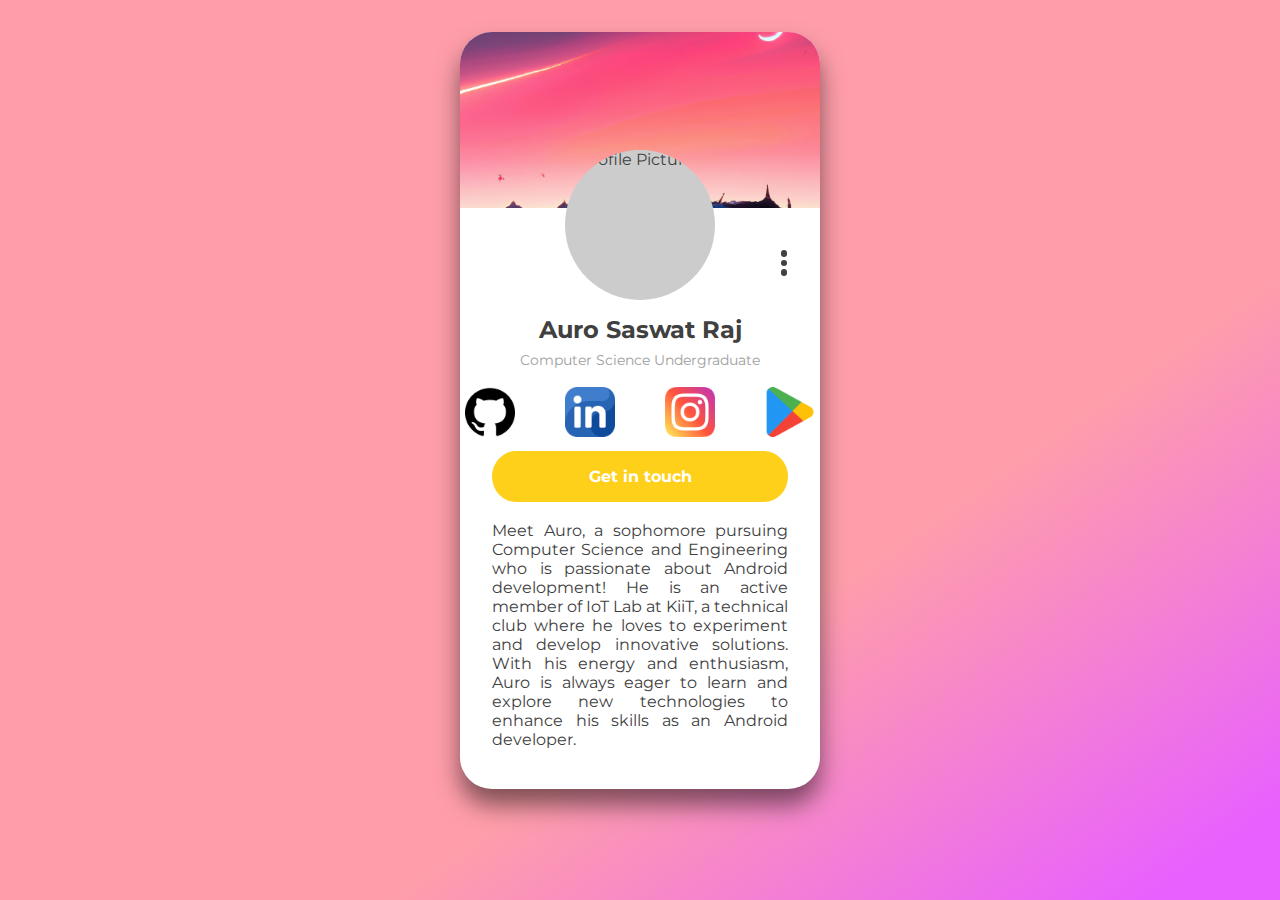
==== index.html @ e9aec945 "Corrected Minor Changes" ====
<!DOCTYPE html>
<html lang="en">
<head>
  <meta charset="UTF-8">
  <meta http-equiv="X-UA-Compatible" content="IE=edge">
  <meta name="viewport" content="width=device-width, initial-scale=1.0">
  <title>Document</title>
  <link rel="stylesheet" href="profile_1.css">
</head>
<body>
  <div class="card">
    <div class="banner">
        <!-- <svg viewBox="0 0 100 100"> -->
            <!-- <path d="m38.977 59.074c0 2.75-4.125 2.75-4.125 0s4.125-2.75 4.125 0"></path> -->
            <!-- <path d="m60.477 59.074c0 2.75-4.125 2.75-4.125 0s4.125-2.75 4.125 0"></path> -->
            <!-- <path d="m48.203 69.309c1.7344 0 3.1484-1.4141 3.1484-3.1484 0-0.27734-0.22266-0.5-0.5-0.5-0.27734 0-0.5 0.22266-0.5 0.5 0 1.1836-0.96484 2.1484-2.1484 2.1484s-2.1484-0.96484-2.1484-2.1484c0-0.27734-0.22266-0.5-0.5-0.5-0.27734 0-0.5 0.22266-0.5 0.5 0 1.7344 1.4141 3.1484 3.1484 3.1484z"></path> -->
            <!-- <path d="m35.492 24.371c0.42187-0.35156 0.48047-0.98438 0.125-1.4062-0.35156-0.42188-0.98438-0.48438-1.4062-0.125-5.1602 4.3047-16.422 17.078-9.5312 42.562 0.21484 0.79688 0.85547 1.4062 1.6641 1.582 0.15625 0.035156 0.31641 0.050781 0.47266 0.050781 0.62891 0 1.2344-0.27344 1.6445-0.76562 0.82812-0.98828 2.0039-1.5391 2.793-1.8203 0.56641 1.6055 1.4766 3.3594 2.9727 4.9414 2.2852 2.4219 5.4336 3.9453 9.3867 4.5547-3.6055 4.5-3.8047 10.219-3.8086 10.484-0.011719 0.55078 0.42187 1.0078 0.97656 1.0234h0.023438c0.53906 0 0.98437-0.42969 1-0.97266 0-0.054688 0.17187-4.8711 2.9805-8.7773 0.63281 1.2852 1.7266 2.5 3.4141 2.5 1.7109 0 2.7578-1.2695 3.3398-2.6172 2.8867 3.9258 3.0586 8.8359 3.0586 8.8906 0.015625 0.54297 0.46094 0.97266 1 0.97266h0.023438c0.55078-0.015625 0.98828-0.47266 0.97656-1.0234-0.007812-0.26953-0.20703-6.0938-3.9141-10.613 7.0781-1.3086 10.406-5.4219 11.969-8.9766 1.0508 0.98828 2.75 2.1992 4.793 2.1992 0.078126 0 0.15625 0 0.23828-0.003906 0.47266-0.023438 1.5781-0.074219 3.4219-4.4219 1.1172-2.6406 2.1406-6.0117 2.8711-9.4922 4.8281-22.945-4.7852-30.457-9.1445-32.621-12.316-6.1172-22.195-3.6055-28.312-0.42188-0.48828 0.25391-0.67969 0.85938-0.42578 1.3477s0.85938 0.67969 1.3477 0.42578c5.7031-2.9688 14.934-5.3047 26.5 0.4375 7.1875 3.5703 9 11.586 9.2539 17.684 0.49609 11.93-4.2617 23.91-5.7344 25.062h-0.015626c-1.832 0-3.4102-1.5742-4.0352-2.2852 0.28906-0.99609 0.44531-1.8672 0.52734-2.5117 0.62891 0.16797 1.2812 0.27344 1.9727 0.27344 0.55469 0 1-0.44922 1-1 0-0.55078-0.44531-1-1-1-7.3203 0-10.703-13.941-10.734-14.082-0.097656-0.40625-0.4375-0.71094-0.85156-0.76172-0.43359-0.050781-0.82031 0.16406-1.0117 0.53906-1.8984 3.7188-1.4297 6.7539-0.67969 8.668-6.2383-2.2852-8.9766-8.6914-9.0078-8.7617-0.17969-0.43359-0.62891-0.68359-1.1016-0.60156-0.46094 0.082032-0.80469 0.47266-0.82422 0.94141-0.14062 3.3359 0.67188 5.75 1.5 7.3164-8.3125-2.4297-10.105-11.457-10.184-11.875-0.097656-0.51562-0.57422-0.86328-1.0898-0.8125-0.51953 0.054687-0.90625 0.50391-0.89062 1.0234 0.41406 13.465-1.8516 17.766-3.2383 19.133-0.66406 0.65625-1.1992 0.67188-1.2383 0.67188-0.53906-0.050781-1.0156 0.31641-1.0938 0.85156-0.078125 0.54688 0.29688 1.0547 0.84375 1.1328 0.03125 0.003906 0.11328 0.015625 0.23828 0.015625 0.36719 0 1.1016-0.09375 1.9414-0.66406 0.050781 0.38672 0.125 0.81641 0.21875 1.2656-1.0273 0.35156-2.6211 1.0781-3.7812 2.4648-0.015625 0.019532-0.054687 0.066406-0.15625 0.046875-0.039062-0.007812-0.13281-0.039062-0.16406-0.15234-2.1875-8.1094-5.7148-28.309 8.8867-40.496zm12.711 51.828c-1.0039 0-1.5898-1.207-1.8672-2.0117 0.48047 0.023438 0.95703 0.050781 1.4531 0.050781 0.74219 0 1.4453-0.035156 2.1289-0.082031-0.24219 0.83594-0.76172 2.043-1.7148 2.043zm-13.148-30.664c1.9531 3.6211 5.6367 7.9102 12.305 8.6992 0.43359 0.046875 0.83984-0.18359 1.0234-0.57422 0.18359-0.39062 0.089844-0.85938-0.22656-1.1523-0.074219-0.070312-1.2734-1.2227-1.9688-3.6367 2 2.6094 5.3359 5.6836 10.305 6.5664 0.42187 0.070312 0.83594-0.125 1.0469-0.49219 0.21094-0.36719 0.16406-0.82812-0.11719-1.1484-0.023437-0.027344-1.9414-2.2969-1.2891-5.8906 1.2227 3.5508 3.7461 9.2227 7.8945 11.551-0.03125 0.55859-0.14844 1.668-0.55078 3.0156-0.085937 0.13672-0.125 0.28516-0.13672 0.44531-1.3008 3.8906-5.0039 9.3281-15.547 9.3281-5.375 0-9.4414-1.418-12.086-4.2109-3.5664-3.7656-3.332-8.8477-3.332-8.8984v-0.011719c1.5898-2.7227 2.5-7.3203 2.6797-13.59z"></path> -->
        <!-- </svg> -->
    </div>
        <!-- <div class="banner">
            <img width="50px" height="50px" src="auro.JPG" alt="It's Me" style="border-radius: 50%;">
        </div> -->

        <div class="profile_picture">
            <img src="/auro.JPG" alt="Profile Picture" class="profile-picture">
        </div>
        <br>
    <div class="menu">
        <div class="opener"><span></span><span></span><span></span></div>
    </div>
    <h2 class="name">Auro Saswat Raj</h2>
    <div class="title">Computer Science Undergraduate</div>
    <div class="actions">
        <div class="follow-btn"><a href="mailto:aurosaswat@gmail.com" style="color:#ffffff;"><button>Get in touch</button></a></div>
    </div>
    <div class="desc">Meet Auro, a sophomore pursuing Computer Science and Engineering who is passionate about Android development! He is an active member of IoT Lab at KiiT, a technical club where he loves to experiment and develop innovative solutions. With his energy and enthusiasm, Auro is always eager to learn and explore new technologies to enhance his skills as an Android developer.</div>
    <div class="wrapper">
        <div class="linkedin">
            <a class="card__social-link" href="https://in.linkedin.com/in/auro-saswat-raj-d05m07y2003"><img width="50px" height="50px" src="linkedin.png" alt="linkedin"></a>
        </div>
        <div class="github">
            <a class="card__social-link" href="https://github.com/geeky-auro"><img width="50px" height="50px" src="github.png" alt="Github"></a>
        </div>

        <div class="instagram">
            <a class="card__social-link" href="https://instagram.com/the_impatientcat.brogrammer?igshid=ZDdkNTZiNTM"><img width="50px" height="50px" src="instagram.png" alt="Instagram"></a>
        </div>

        <div class="play_console">
            <a class="card__social-link" href="https://play.google.com/store/apps/dev?id=8184469226033279259"><img width="50px" height="50px" src="google-play.png" alt="Google Play"></a>
        </div>

        <!-- <div class="Others">
            <a class="card__social-link" href="#"><img width="50px" height="50px" src="other.png" alt="Others"></a>
        </div> -->
    </div>
</div>
</body>
</html>
---- profile_1.css ----
@import url("https://fonts.googleapis.com/css?family=Montserrat:400,400i,700");
body {
  font-size: 16px;
  color: #404040;
  font-family: Montserrat, sans-serif;
  background-image: linear-gradient(to bottom right, #ff9eaa 0% 65%, #e860ff 95% 100%);
  background-position: center;
  background-attachment: fixed;
  margin: 0;
  padding: 2rem 0;
  display: grid;
  place-items: center;
  box-sizing: border-box;
}
.card {
  background-color: #fff;
  max-width: 360px;
  display: flex;
  flex-direction: column;
  overflow: hidden;
  border-radius: 2rem;
  box-shadow: 0px 1rem 1.5rem rgba(0,0,0,0.5);
}
.card .banner {
  background-image:url("/gamz.png");
  background-position: center;
  background-repeat: no-repeat;
  background-size: cover;
  height: 11rem;
  display: flex;
  align-items: flex-end;
  justify-content: center;
  box-sizing: border-box;
}
.card .banner svg {
  background-image: none;
  width: 8rem;
  height: 8rem;
  box-shadow: 0 0.5rem 1rem rgba(0,0,0,0.3);
  border-radius: 50%;
  transform: translateY(50%);
  transition: transform 200ms cubic-bezier(0.18, 0.89, 0.32, 1.28);
}
.card .banner svg:hover {
  transform: translateY(50%) scale(1.3);
}
.card .menu {
  width: 100%;
  height: 5.5rem;
  padding: 1rem;
  display: flex;
  align-items: flex-start;
  justify-content: flex-end;
  position: relative;
  box-sizing: border-box;
}
.card .menu .opener {
  width: 2.5rem;
  height: 2.5rem;
  position: relative;
  border-radius: 50%;
  transition: background-color 100ms ease-in-out;
}
.card .menu .opener:hover {
  background-color: #f2f2f2;
}
.card .menu .opener span {
  background-color: #404040;
  width: 0.4rem;
  height: 0.4rem;
  position: absolute;
  top: 0;
  left: calc(50% - 0.2rem);
  border-radius: 50%;
}
.card .menu .opener span:nth-child(1) {
  top: 0.45rem;
}
.card .menu .opener span:nth-child(2) {
  top: 1.05rem;
}
.card .menu .opener span:nth-child(3) {
  top: 1.65rem;
}
.card h2.name {
  text-align: center;
  padding: 0 2rem 0.5rem;
  margin: 0;
}
.card .title {
  color: #a0a0a0;
  font-size: 0.85rem;
  text-align: center;
  padding: 0 2rem 1.2rem;
}
.card .actions {
  padding: 0 2rem 1.2rem;
  display: flex;
  flex-direction: column;
  order: 99;
}
.card .actions .follow-info {
  padding: 0 0 1rem;
  display: flex;
}
.card .actions .follow-info h2 {
  text-align: center;
  width: 50%;
  margin: 0;
  box-sizing: border-box;
}
.card .actions .follow-info h2 a {
  text-decoration: none;
  padding: 0.8rem;
  display: flex;
  flex-direction: column;
  border-radius: 0.8rem;
  transition: background-color 100ms ease-in-out;
}
.card .actions .follow-info h2 a span {
  color: #1c9eff;
  font-weight: bold;
  transform-origin: bottom;
  transform: scaleY(1.3);
  transition: color 100ms ease-in-out;
}
.card .actions .follow-info h2 a small {
  color: #afafaf;
  font-size: 0.85rem;
  font-weight: normal;
}
.card .actions .follow-info h2 a:hover {
  background-color: #f2f2f2;
}
.card .actions .follow-info h2 a:hover span {
  color: #007ad6;
}
.card .actions .follow-btn button {
  color: inherit;
  font: inherit;
  font-weight: bold;
  background-color: #ffd01a;
  width: 100%;
  border: none;
  padding: 1rem;
  outline: none;
  box-sizing: border-box;
  border-radius: 1.5rem/50%;
  transition: background-color 100ms ease-in-out, transform 200ms cubic-bezier(0.18, 0.89, 0.32, 1.28);
}
.card .actions .follow-btn button:hover {
  background-color: #efb10a;
  transform: scale(1.1);
}
.card .actions .follow-btn button:active {
  background-color: #e8a200;
  transform: scale(1);
}
.card .desc {
  text-align: justify;
  padding: 0 2rem 2.5rem;
  order: 100;
}

.wrapper {
  margin-left: 5px;
  margin-right: 5px;
  margin-bottom: 10px;
  padding: auto;
  display: grid;
  grid-template-columns: repeat(3, 1fr);
  gap: 10px;
  grid-auto-rows: minmax(30px, auto);
}

.github{
  grid-column: 1;
  grid-row: 1;
}

.linkedin{
  grid-column: 2;
  grid-row: 1;
}

.instagram{
  grid-column: 3;
  grid-row: 1;
}

.play_console{
  grid-column: 4;
  grid-row: 1;
}

.Others{
  grid-column: 5;
  grid-row: 1;
}

.profile-picture {
  width: 150px;
  height: 150px;
  border-radius: 50%;
  background-color: #ccc;
}

.profile-picture{
  position: absolute;
  top: 25%;
  left: 50%;
  transform: translate(-50%, -50%);
}
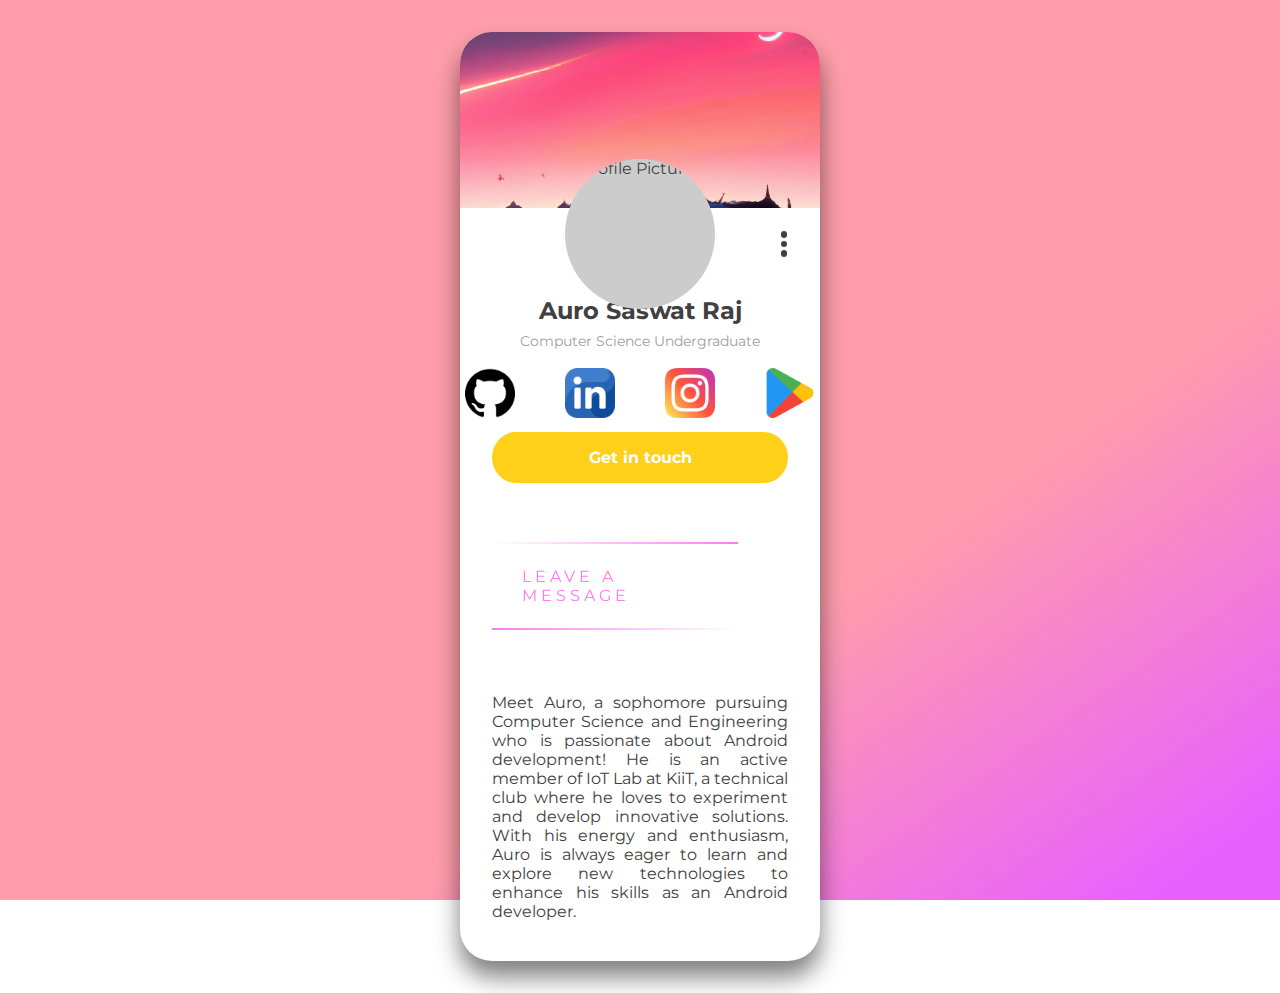
==== commit 88c2fe82: "Customizations Updated" ====
--- a/index.html
+++ b/index.html
@@ -4,8 +4,9 @@
   <meta charset="UTF-8">
   <meta http-equiv="X-UA-Compatible" content="IE=edge">
   <meta name="viewport" content="width=device-width, initial-scale=1.0">
-  <title>Document</title>
+  <title>Auro ;</title>
   <link rel="stylesheet" href="profile_1.css">
+  <link rel="stylesheet" href="animate_btn.css">
 </head>
 <body>
   <div class="card">
@@ -16,15 +17,14 @@
             <!-- <path d="m48.203 69.309c1.7344 0 3.1484-1.4141 3.1484-3.1484 0-0.27734-0.22266-0.5-0.5-0.5-0.27734 0-0.5 0.22266-0.5 0.5 0 1.1836-0.96484 2.1484-2.1484 2.1484s-2.1484-0.96484-2.1484-2.1484c0-0.27734-0.22266-0.5-0.5-0.5-0.27734 0-0.5 0.22266-0.5 0.5 0 1.7344 1.4141 3.1484 3.1484 3.1484z"></path> -->
             <!-- <path d="m35.492 24.371c0.42187-0.35156 0.48047-0.98438 0.125-1.4062-0.35156-0.42188-0.98438-0.48438-1.4062-0.125-5.1602 4.3047-16.422 17.078-9.5312 42.562 0.21484 0.79688 0.85547 1.4062 1.6641 1.582 0.15625 0.035156 0.31641 0.050781 0.47266 0.050781 0.62891 0 1.2344-0.27344 1.6445-0.76562 0.82812-0.98828 2.0039-1.5391 2.793-1.8203 0.56641 1.6055 1.4766 3.3594 2.9727 4.9414 2.2852 2.4219 5.4336 3.9453 9.3867 4.5547-3.6055 4.5-3.8047 10.219-3.8086 10.484-0.011719 0.55078 0.42187 1.0078 0.97656 1.0234h0.023438c0.53906 0 0.98437-0.42969 1-0.97266 0-0.054688 0.17187-4.8711 2.9805-8.7773 0.63281 1.2852 1.7266 2.5 3.4141 2.5 1.7109 0 2.7578-1.2695 3.3398-2.6172 2.8867 3.9258 3.0586 8.8359 3.0586 8.8906 0.015625 0.54297 0.46094 0.97266 1 0.97266h0.023438c0.55078-0.015625 0.98828-0.47266 0.97656-1.0234-0.007812-0.26953-0.20703-6.0938-3.9141-10.613 7.0781-1.3086 10.406-5.4219 11.969-8.9766 1.0508 0.98828 2.75 2.1992 4.793 2.1992 0.078126 0 0.15625 0 0.23828-0.003906 0.47266-0.023438 1.5781-0.074219 3.4219-4.4219 1.1172-2.6406 2.1406-6.0117 2.8711-9.4922 4.8281-22.945-4.7852-30.457-9.1445-32.621-12.316-6.1172-22.195-3.6055-28.312-0.42188-0.48828 0.25391-0.67969 0.85938-0.42578 1.3477s0.85938 0.67969 1.3477 0.42578c5.7031-2.9688 14.934-5.3047 26.5 0.4375 7.1875 3.5703 9 11.586 9.2539 17.684 0.49609 11.93-4.2617 23.91-5.7344 25.062h-0.015626c-1.832 0-3.4102-1.5742-4.0352-2.2852 0.28906-0.99609 0.44531-1.8672 0.52734-2.5117 0.62891 0.16797 1.2812 0.27344 1.9727 0.27344 0.55469 0 1-0.44922 1-1 0-0.55078-0.44531-1-1-1-7.3203 0-10.703-13.941-10.734-14.082-0.097656-0.40625-0.4375-0.71094-0.85156-0.76172-0.43359-0.050781-0.82031 0.16406-1.0117 0.53906-1.8984 3.7188-1.4297 6.7539-0.67969 8.668-6.2383-2.2852-8.9766-8.6914-9.0078-8.7617-0.17969-0.43359-0.62891-0.68359-1.1016-0.60156-0.46094 0.082032-0.80469 0.47266-0.82422 0.94141-0.14062 3.3359 0.67188 5.75 1.5 7.3164-8.3125-2.4297-10.105-11.457-10.184-11.875-0.097656-0.51562-0.57422-0.86328-1.0898-0.8125-0.51953 0.054687-0.90625 0.50391-0.89062 1.0234 0.41406 13.465-1.8516 17.766-3.2383 19.133-0.66406 0.65625-1.1992 0.67188-1.2383 0.67188-0.53906-0.050781-1.0156 0.31641-1.0938 0.85156-0.078125 0.54688 0.29688 1.0547 0.84375 1.1328 0.03125 0.003906 0.11328 0.015625 0.23828 0.015625 0.36719 0 1.1016-0.09375 1.9414-0.66406 0.050781 0.38672 0.125 0.81641 0.21875 1.2656-1.0273 0.35156-2.6211 1.0781-3.7812 2.4648-0.015625 0.019532-0.054687 0.066406-0.15625 0.046875-0.039062-0.007812-0.13281-0.039062-0.16406-0.15234-2.1875-8.1094-5.7148-28.309 8.8867-40.496zm12.711 51.828c-1.0039 0-1.5898-1.207-1.8672-2.0117 0.48047 0.023438 0.95703 0.050781 1.4531 0.050781 0.74219 0 1.4453-0.035156 2.1289-0.082031-0.24219 0.83594-0.76172 2.043-1.7148 2.043zm-13.148-30.664c1.9531 3.6211 5.6367 7.9102 12.305 8.6992 0.43359 0.046875 0.83984-0.18359 1.0234-0.57422 0.18359-0.39062 0.089844-0.85938-0.22656-1.1523-0.074219-0.070312-1.2734-1.2227-1.9688-3.6367 2 2.6094 5.3359 5.6836 10.305 6.5664 0.42187 0.070312 0.83594-0.125 1.0469-0.49219 0.21094-0.36719 0.16406-0.82812-0.11719-1.1484-0.023437-0.027344-1.9414-2.2969-1.2891-5.8906 1.2227 3.5508 3.7461 9.2227 7.8945 11.551-0.03125 0.55859-0.14844 1.668-0.55078 3.0156-0.085937 0.13672-0.125 0.28516-0.13672 0.44531-1.3008 3.8906-5.0039 9.3281-15.547 9.3281-5.375 0-9.4414-1.418-12.086-4.2109-3.5664-3.7656-3.332-8.8477-3.332-8.8984v-0.011719c1.5898-2.7227 2.5-7.3203 2.6797-13.59z"></path> -->
         <!-- </svg> -->
+        <div class="profile_picture">
+            <img src="/auro.JPG" alt="Profile Picture" class="profile-picture">
+        </div>
+        <br>
     </div>
         <!-- <div class="banner">
             <img width="50px" height="50px" src="auro.JPG" alt="It's Me" style="border-radius: 50%;">
         </div> -->
-
-        <div class="profile_picture">
-            <img src="/auro.JPG" alt="Profile Picture" class="profile-picture">
-        </div>
-        <br>
     <div class="menu">
         <div class="opener"><span></span><span></span><span></span></div>
     </div>
@@ -32,7 +32,19 @@
     <div class="title">Computer Science Undergraduate</div>
     <div class="actions">
         <div class="follow-btn"><a href="mailto:aurosaswat@gmail.com" style="color:#ffffff;"><button>Get in touch</button></a></div>
+        <br>
+        <div class="follow-btn">
+            <a class="msg" href="forms.html">
+                <span></span>
+                <span></span>
+                <span></span>
+                <span></span>
+                Leave a Message
+            </a>
+        </div>
+        
     </div>
+
     <div class="desc">Meet Auro, a sophomore pursuing Computer Science and Engineering who is passionate about Android development! He is an active member of IoT Lab at KiiT, a technical club where he loves to experiment and develop innovative solutions. With his energy and enthusiasm, Auro is always eager to learn and explore new technologies to enhance his skills as an Android developer.</div>
     <div class="wrapper">
         <div class="linkedin">
--- a/profile_1.css
+++ b/profile_1.css
@@ -207,7 +207,10 @@
 
 .profile-picture{
   position: absolute;
-  top: 25%;
+  top: 26%;
   left: 50%;
+  right: 50%;
   transform: translate(-50%, -50%);
-}+}
+
+
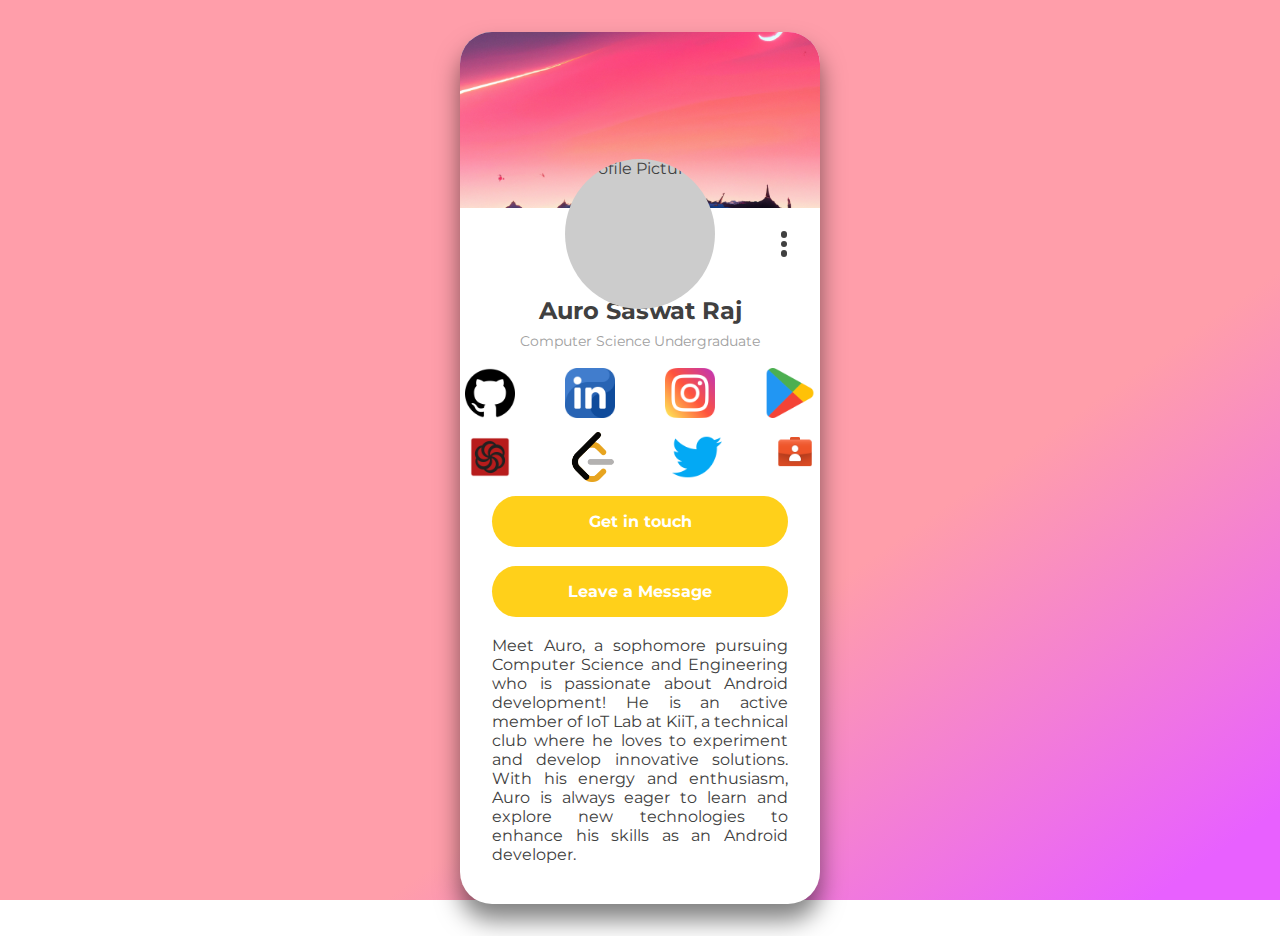
==== commit 22a7f269: "Updated" ====
--- a/index.html
+++ b/index.html
@@ -1,71 +1,95 @@
-<!DOCTYPE html>
-<html lang="en">
-<head>
-  <meta charset="UTF-8">
-  <meta http-equiv="X-UA-Compatible" content="IE=edge">
-  <meta name="viewport" content="width=device-width, initial-scale=1.0">
-  <title>Auro ;</title>
-  <link rel="stylesheet" href="profile_1.css">
-  <link rel="stylesheet" href="animate_btn.css">
-</head>
-<body>
-  <div class="card">
-    <div class="banner">
-        <!-- <svg viewBox="0 0 100 100"> -->
-            <!-- <path d="m38.977 59.074c0 2.75-4.125 2.75-4.125 0s4.125-2.75 4.125 0"></path> -->
-            <!-- <path d="m60.477 59.074c0 2.75-4.125 2.75-4.125 0s4.125-2.75 4.125 0"></path> -->
-            <!-- <path d="m48.203 69.309c1.7344 0 3.1484-1.4141 3.1484-3.1484 0-0.27734-0.22266-0.5-0.5-0.5-0.27734 0-0.5 0.22266-0.5 0.5 0 1.1836-0.96484 2.1484-2.1484 2.1484s-2.1484-0.96484-2.1484-2.1484c0-0.27734-0.22266-0.5-0.5-0.5-0.27734 0-0.5 0.22266-0.5 0.5 0 1.7344 1.4141 3.1484 3.1484 3.1484z"></path> -->
-            <!-- <path d="m35.492 24.371c0.42187-0.35156 0.48047-0.98438 0.125-1.4062-0.35156-0.42188-0.98438-0.48438-1.4062-0.125-5.1602 4.3047-16.422 17.078-9.5312 42.562 0.21484 0.79688 0.85547 1.4062 1.6641 1.582 0.15625 0.035156 0.31641 0.050781 0.47266 0.050781 0.62891 0 1.2344-0.27344 1.6445-0.76562 0.82812-0.98828 2.0039-1.5391 2.793-1.8203 0.56641 1.6055 1.4766 3.3594 2.9727 4.9414 2.2852 2.4219 5.4336 3.9453 9.3867 4.5547-3.6055 4.5-3.8047 10.219-3.8086 10.484-0.011719 0.55078 0.42187 1.0078 0.97656 1.0234h0.023438c0.53906 0 0.98437-0.42969 1-0.97266 0-0.054688 0.17187-4.8711 2.9805-8.7773 0.63281 1.2852 1.7266 2.5 3.4141 2.5 1.7109 0 2.7578-1.2695 3.3398-2.6172 2.8867 3.9258 3.0586 8.8359 3.0586 8.8906 0.015625 0.54297 0.46094 0.97266 1 0.97266h0.023438c0.55078-0.015625 0.98828-0.47266 0.97656-1.0234-0.007812-0.26953-0.20703-6.0938-3.9141-10.613 7.0781-1.3086 10.406-5.4219 11.969-8.9766 1.0508 0.98828 2.75 2.1992 4.793 2.1992 0.078126 0 0.15625 0 0.23828-0.003906 0.47266-0.023438 1.5781-0.074219 3.4219-4.4219 1.1172-2.6406 2.1406-6.0117 2.8711-9.4922 4.8281-22.945-4.7852-30.457-9.1445-32.621-12.316-6.1172-22.195-3.6055-28.312-0.42188-0.48828 0.25391-0.67969 0.85938-0.42578 1.3477s0.85938 0.67969 1.3477 0.42578c5.7031-2.9688 14.934-5.3047 26.5 0.4375 7.1875 3.5703 9 11.586 9.2539 17.684 0.49609 11.93-4.2617 23.91-5.7344 25.062h-0.015626c-1.832 0-3.4102-1.5742-4.0352-2.2852 0.28906-0.99609 0.44531-1.8672 0.52734-2.5117 0.62891 0.16797 1.2812 0.27344 1.9727 0.27344 0.55469 0 1-0.44922 1-1 0-0.55078-0.44531-1-1-1-7.3203 0-10.703-13.941-10.734-14.082-0.097656-0.40625-0.4375-0.71094-0.85156-0.76172-0.43359-0.050781-0.82031 0.16406-1.0117 0.53906-1.8984 3.7188-1.4297 6.7539-0.67969 8.668-6.2383-2.2852-8.9766-8.6914-9.0078-8.7617-0.17969-0.43359-0.62891-0.68359-1.1016-0.60156-0.46094 0.082032-0.80469 0.47266-0.82422 0.94141-0.14062 3.3359 0.67188 5.75 1.5 7.3164-8.3125-2.4297-10.105-11.457-10.184-11.875-0.097656-0.51562-0.57422-0.86328-1.0898-0.8125-0.51953 0.054687-0.90625 0.50391-0.89062 1.0234 0.41406 13.465-1.8516 17.766-3.2383 19.133-0.66406 0.65625-1.1992 0.67188-1.2383 0.67188-0.53906-0.050781-1.0156 0.31641-1.0938 0.85156-0.078125 0.54688 0.29688 1.0547 0.84375 1.1328 0.03125 0.003906 0.11328 0.015625 0.23828 0.015625 0.36719 0 1.1016-0.09375 1.9414-0.66406 0.050781 0.38672 0.125 0.81641 0.21875 1.2656-1.0273 0.35156-2.6211 1.0781-3.7812 2.4648-0.015625 0.019532-0.054687 0.066406-0.15625 0.046875-0.039062-0.007812-0.13281-0.039062-0.16406-0.15234-2.1875-8.1094-5.7148-28.309 8.8867-40.496zm12.711 51.828c-1.0039 0-1.5898-1.207-1.8672-2.0117 0.48047 0.023438 0.95703 0.050781 1.4531 0.050781 0.74219 0 1.4453-0.035156 2.1289-0.082031-0.24219 0.83594-0.76172 2.043-1.7148 2.043zm-13.148-30.664c1.9531 3.6211 5.6367 7.9102 12.305 8.6992 0.43359 0.046875 0.83984-0.18359 1.0234-0.57422 0.18359-0.39062 0.089844-0.85938-0.22656-1.1523-0.074219-0.070312-1.2734-1.2227-1.9688-3.6367 2 2.6094 5.3359 5.6836 10.305 6.5664 0.42187 0.070312 0.83594-0.125 1.0469-0.49219 0.21094-0.36719 0.16406-0.82812-0.11719-1.1484-0.023437-0.027344-1.9414-2.2969-1.2891-5.8906 1.2227 3.5508 3.7461 9.2227 7.8945 11.551-0.03125 0.55859-0.14844 1.668-0.55078 3.0156-0.085937 0.13672-0.125 0.28516-0.13672 0.44531-1.3008 3.8906-5.0039 9.3281-15.547 9.3281-5.375 0-9.4414-1.418-12.086-4.2109-3.5664-3.7656-3.332-8.8477-3.332-8.8984v-0.011719c1.5898-2.7227 2.5-7.3203 2.6797-13.59z"></path> -->
-        <!-- </svg> -->
-        <div class="profile_picture">
-            <img src="/auro.JPG" alt="Profile Picture" class="profile-picture">
-        </div>
-        <br>
-    </div>
-        <!-- <div class="banner">
-            <img width="50px" height="50px" src="auro.JPG" alt="It's Me" style="border-radius: 50%;">
-        </div> -->
-    <div class="menu">
-        <div class="opener"><span></span><span></span><span></span></div>
-    </div>
-    <h2 class="name">Auro Saswat Raj</h2>
-    <div class="title">Computer Science Undergraduate</div>
-    <div class="actions">
-        <div class="follow-btn"><a href="mailto:aurosaswat@gmail.com" style="color:#ffffff;"><button>Get in touch</button></a></div>
-        <br>
-        <div class="follow-btn">
-            <a class="msg" href="forms.html">
-                <span></span>
-                <span></span>
-                <span></span>
-                <span></span>
-                Leave a Message
-            </a>
-        </div>
-        
-    </div>
-
-    <div class="desc">Meet Auro, a sophomore pursuing Computer Science and Engineering who is passionate about Android development! He is an active member of IoT Lab at KiiT, a technical club where he loves to experiment and develop innovative solutions. With his energy and enthusiasm, Auro is always eager to learn and explore new technologies to enhance his skills as an Android developer.</div>
-    <div class="wrapper">
-        <div class="linkedin">
-            <a class="card__social-link" href="https://in.linkedin.com/in/auro-saswat-raj-d05m07y2003"><img width="50px" height="50px" src="linkedin.png" alt="linkedin"></a>
-        </div>
-        <div class="github">
-            <a class="card__social-link" href="https://github.com/geeky-auro"><img width="50px" height="50px" src="github.png" alt="Github"></a>
-        </div>
-
-        <div class="instagram">
-            <a class="card__social-link" href="https://instagram.com/the_impatientcat.brogrammer?igshid=ZDdkNTZiNTM"><img width="50px" height="50px" src="instagram.png" alt="Instagram"></a>
-        </div>
-
-        <div class="play_console">
-            <a class="card__social-link" href="https://play.google.com/store/apps/dev?id=8184469226033279259"><img width="50px" height="50px" src="google-play.png" alt="Google Play"></a>
-        </div>
-
-        <!-- <div class="Others">
-            <a class="card__social-link" href="#"><img width="50px" height="50px" src="other.png" alt="Others"></a>
-        </div> -->
-    </div>
-</div>
-</body>
+<!DOCTYPE html>
+<html lang="en">
+<head>
+  <meta charset="UTF-8">
+  <meta http-equiv="X-UA-Compatible" content="IE=edge">
+  <meta name="viewport" content="width=device-width, initial-scale=1.0">
+  <title>Auro ;</title>
+  <link rel="stylesheet" href="animate_btn.css">
+  <link rel="stylesheet" href="profile_1.css">
+</head>
+<body>
+  <div class="card">
+    <div class="banner">
+        <!-- <svg viewBox="0 0 100 100"> -->
+            <!-- <path d="m38.977 59.074c0 2.75-4.125 2.75-4.125 0s4.125-2.75 4.125 0"></path> -->
+            <!-- <path d="m60.477 59.074c0 2.75-4.125 2.75-4.125 0s4.125-2.75 4.125 0"></path> -->
+            <!-- <path d="m48.203 69.309c1.7344 0 3.1484-1.4141 3.1484-3.1484 0-0.27734-0.22266-0.5-0.5-0.5-0.27734 0-0.5 0.22266-0.5 0.5 0 1.1836-0.96484 2.1484-2.1484 2.1484s-2.1484-0.96484-2.1484-2.1484c0-0.27734-0.22266-0.5-0.5-0.5-0.27734 0-0.5 0.22266-0.5 0.5 0 1.7344 1.4141 3.1484 3.1484 3.1484z"></path> -->
+            <!-- <path d="m35.492 24.371c0.42187-0.35156 0.48047-0.98438 0.125-1.4062-0.35156-0.42188-0.98438-0.48438-1.4062-0.125-5.1602 4.3047-16.422 17.078-9.5312 42.562 0.21484 0.79688 0.85547 1.4062 1.6641 1.582 0.15625 0.035156 0.31641 0.050781 0.47266 0.050781 0.62891 0 1.2344-0.27344 1.6445-0.76562 0.82812-0.98828 2.0039-1.5391 2.793-1.8203 0.56641 1.6055 1.4766 3.3594 2.9727 4.9414 2.2852 2.4219 5.4336 3.9453 9.3867 4.5547-3.6055 4.5-3.8047 10.219-3.8086 10.484-0.011719 0.55078 0.42187 1.0078 0.97656 1.0234h0.023438c0.53906 0 0.98437-0.42969 1-0.97266 0-0.054688 0.17187-4.8711 2.9805-8.7773 0.63281 1.2852 1.7266 2.5 3.4141 2.5 1.7109 0 2.7578-1.2695 3.3398-2.6172 2.8867 3.9258 3.0586 8.8359 3.0586 8.8906 0.015625 0.54297 0.46094 0.97266 1 0.97266h0.023438c0.55078-0.015625 0.98828-0.47266 0.97656-1.0234-0.007812-0.26953-0.20703-6.0938-3.9141-10.613 7.0781-1.3086 10.406-5.4219 11.969-8.9766 1.0508 0.98828 2.75 2.1992 4.793 2.1992 0.078126 0 0.15625 0 0.23828-0.003906 0.47266-0.023438 1.5781-0.074219 3.4219-4.4219 1.1172-2.6406 2.1406-6.0117 2.8711-9.4922 4.8281-22.945-4.7852-30.457-9.1445-32.621-12.316-6.1172-22.195-3.6055-28.312-0.42188-0.48828 0.25391-0.67969 0.85938-0.42578 1.3477s0.85938 0.67969 1.3477 0.42578c5.7031-2.9688 14.934-5.3047 26.5 0.4375 7.1875 3.5703 9 11.586 9.2539 17.684 0.49609 11.93-4.2617 23.91-5.7344 25.062h-0.015626c-1.832 0-3.4102-1.5742-4.0352-2.2852 0.28906-0.99609 0.44531-1.8672 0.52734-2.5117 0.62891 0.16797 1.2812 0.27344 1.9727 0.27344 0.55469 0 1-0.44922 1-1 0-0.55078-0.44531-1-1-1-7.3203 0-10.703-13.941-10.734-14.082-0.097656-0.40625-0.4375-0.71094-0.85156-0.76172-0.43359-0.050781-0.82031 0.16406-1.0117 0.53906-1.8984 3.7188-1.4297 6.7539-0.67969 8.668-6.2383-2.2852-8.9766-8.6914-9.0078-8.7617-0.17969-0.43359-0.62891-0.68359-1.1016-0.60156-0.46094 0.082032-0.80469 0.47266-0.82422 0.94141-0.14062 3.3359 0.67188 5.75 1.5 7.3164-8.3125-2.4297-10.105-11.457-10.184-11.875-0.097656-0.51562-0.57422-0.86328-1.0898-0.8125-0.51953 0.054687-0.90625 0.50391-0.89062 1.0234 0.41406 13.465-1.8516 17.766-3.2383 19.133-0.66406 0.65625-1.1992 0.67188-1.2383 0.67188-0.53906-0.050781-1.0156 0.31641-1.0938 0.85156-0.078125 0.54688 0.29688 1.0547 0.84375 1.1328 0.03125 0.003906 0.11328 0.015625 0.23828 0.015625 0.36719 0 1.1016-0.09375 1.9414-0.66406 0.050781 0.38672 0.125 0.81641 0.21875 1.2656-1.0273 0.35156-2.6211 1.0781-3.7812 2.4648-0.015625 0.019532-0.054687 0.066406-0.15625 0.046875-0.039062-0.007812-0.13281-0.039062-0.16406-0.15234-2.1875-8.1094-5.7148-28.309 8.8867-40.496zm12.711 51.828c-1.0039 0-1.5898-1.207-1.8672-2.0117 0.48047 0.023438 0.95703 0.050781 1.4531 0.050781 0.74219 0 1.4453-0.035156 2.1289-0.082031-0.24219 0.83594-0.76172 2.043-1.7148 2.043zm-13.148-30.664c1.9531 3.6211 5.6367 7.9102 12.305 8.6992 0.43359 0.046875 0.83984-0.18359 1.0234-0.57422 0.18359-0.39062 0.089844-0.85938-0.22656-1.1523-0.074219-0.070312-1.2734-1.2227-1.9688-3.6367 2 2.6094 5.3359 5.6836 10.305 6.5664 0.42187 0.070312 0.83594-0.125 1.0469-0.49219 0.21094-0.36719 0.16406-0.82812-0.11719-1.1484-0.023437-0.027344-1.9414-2.2969-1.2891-5.8906 1.2227 3.5508 3.7461 9.2227 7.8945 11.551-0.03125 0.55859-0.14844 1.668-0.55078 3.0156-0.085937 0.13672-0.125 0.28516-0.13672 0.44531-1.3008 3.8906-5.0039 9.3281-15.547 9.3281-5.375 0-9.4414-1.418-12.086-4.2109-3.5664-3.7656-3.332-8.8477-3.332-8.8984v-0.011719c1.5898-2.7227 2.5-7.3203 2.6797-13.59z"></path> -->
+        <!-- </svg> -->
+        <div class="profile_picture">
+            <img src="/auro.JPG" alt="Profile Picture" class="profile-picture">
+        </div>
+        <br>
+    </div>
+        <!-- <div class="banner">
+            <img width="50px" height="50px" src="auro.JPG" alt="It's Me" style="border-radius: 50%;">
+        </div> -->
+    <div class="menu">
+        <div class="opener"><span></span><span></span><span></span></div>
+    </div>
+    <h2 class="name">Auro Saswat Raj</h2>
+    <div class="title">Computer Science Undergraduate</div>
+    <div class="actions">
+        <div class="follow-btn"><a href="mailto:aurosaswat@gmail.com" style="color:#ffffff;"><button>Get in touch</button></a></div>
+        <br>
+        <!-- <br>
+        <div class="follow-btn">
+            <a class="msg" href="/forms.html">
+                <span></span>
+                <span></span>
+                <span></span>
+                <span></span>
+                Leave a Message
+            </a>
+        </div> -->
+        <div class="follow-btn"><a href="/forms.html" style="color:#ffffff;"><button>Leave a Message</button></a></div>
+        
+    </div>
+
+    <div class="desc">Meet Auro, a sophomore pursuing Computer Science and Engineering who is passionate about Android development! He is an active member of IoT Lab at KiiT, a technical club where he loves to experiment and develop innovative solutions. With his energy and enthusiasm, Auro is always eager to learn and explore new technologies to enhance his skills as an Android developer.</div>
+    <div class="wrapper">
+        <div class="linkedin">
+            <a class="card__social-link" href="https://in.linkedin.com/in/auro-saswat-raj-d05m07y2003"><img width="50px" height="50px" src="linkedin.png" alt="linkedin"></a>
+        </div>
+        <div class="github">
+            <a class="card__social-link" href="https://github.com/geeky-auro"><img width="50px" height="50px" src="github.png" alt="Github"></a>
+        </div>
+
+        <div class="instagram">
+            <a class="card__social-link" href="https://instagram.com/the_impatientcat.brogrammer?igshid=ZDdkNTZiNTM"><img width="50px" height="50px" src="instagram.png" alt="Instagram"></a>
+        </div>
+
+        <div class="play_console">
+            <a class="card__social-link" href="https://play.google.com/store/apps/dev?id=8184469226033279259"><img width="50px" height="50px" src="google-play.png" alt="Google Play"></a>
+        </div>
+
+        <!-- <div class="Others">
+            <a class="card__social-link" href="#"><img width="50px" height="50px" src="other.png" alt="Others"></a>
+        </div> -->
+    </div>
+
+    
+    <div class="wrapper">
+        <div class="linkedin">
+            <a class="card__social-link" href="https://leetcode.com/impatientcat07/"><img width="50px" height="50px" src="leetcode.png" alt="leetcodeS"></a>
+        </div>
+        <div class="github">
+            <a class="card__social-link" href="https://www.codewars.com/users/geeky-auro"><img width="50px" height="50px" src="Codewars.png" alt="Codewars"></a>
+        </div>
+
+        <div class="instagram">
+            <a class="card__social-link" href="https://twitter.com/impatientcat_AS"><img width="50px" height="50px" src="twitter.png" alt="Twitter"></a>
+        </div>
+
+        <div class="play_console">
+            <a class="card__social-link" href="#"><img width="40px" height="40px" src="Portfolio.png" alt="Portfolio"></a>
+        </div>
+
+        <!-- <div class="Others">
+            <a class="card__social-link" href="#"><img width="50px" height="50px" src="other.png" alt="Others"></a>
+        </div> -->
+    </div>
+</div>
+</body>
 </html>